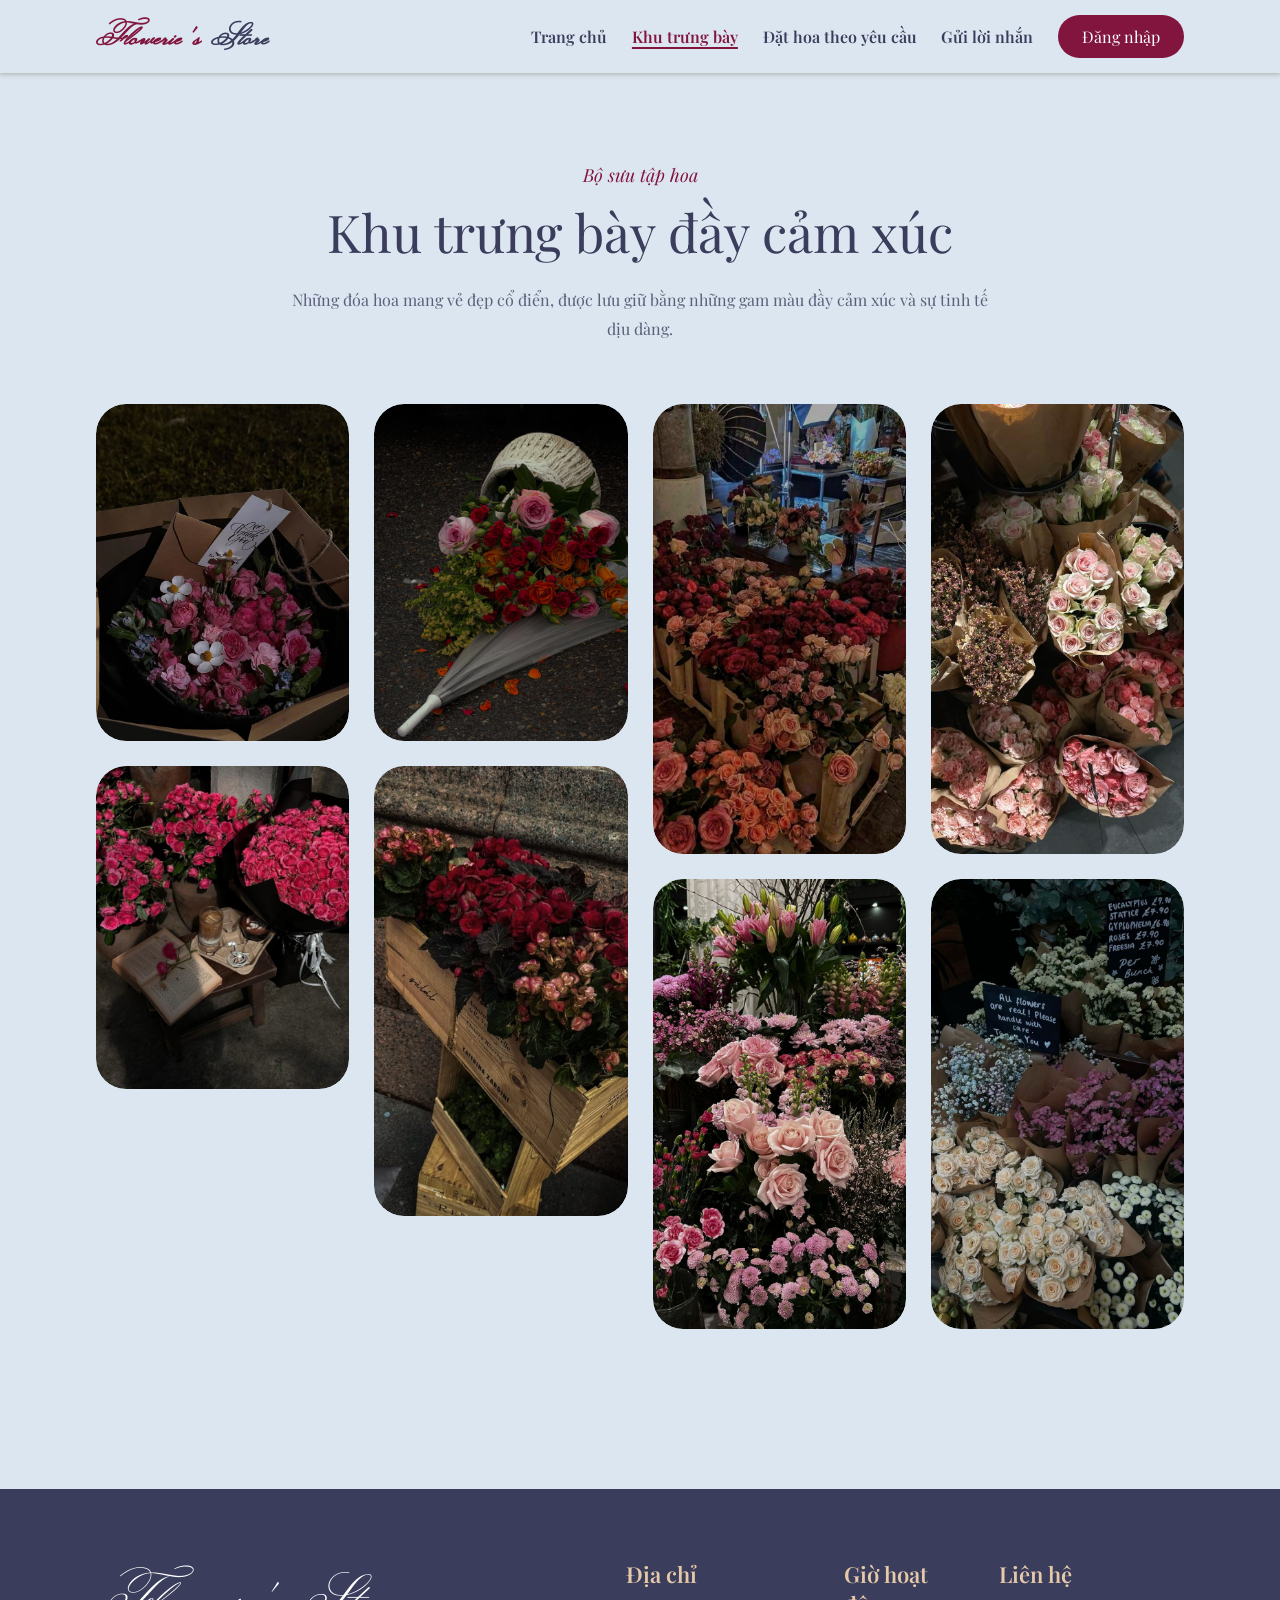
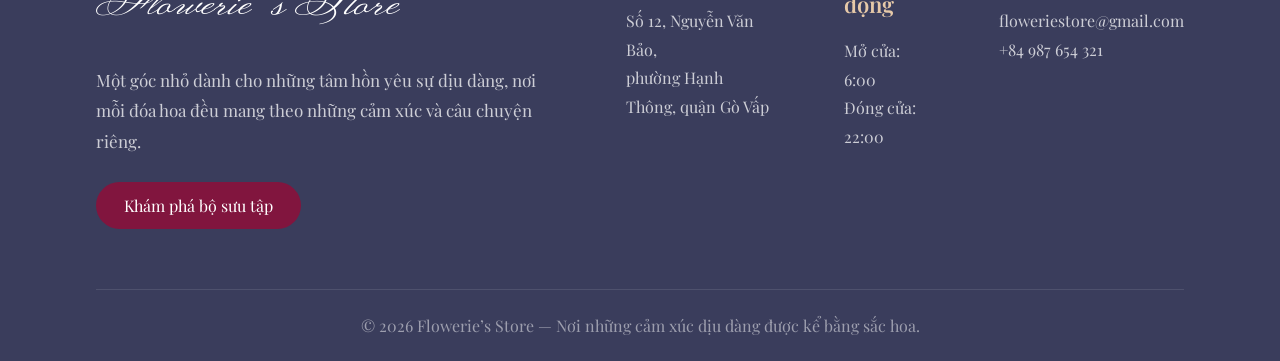
==== exhibition.html @ 53f499b7 "Add files via upload" ====
<!DOCTYPE html>
<html lang="en">
<head>
    <meta charset="UTF-8">
    <meta name="viewport" content="width=device-width, initial-scale=1.0">
    <title>Document</title>
    <link rel="stylesheet" href="style.css">
    <link rel="stylesheet" href="exhibition.css">
    <link href="https://fonts.googleapis.com/css2?family=Corinthia:wght@400;700&family=Fleur+De+Leah&family=Google+Sans:ital,opsz,wght@0,17..18,400..700;1,17..18,400..700&family=Monsieur+La+Doulaise&family=Playfair+Display:ital,wght@0,400..900;1,400..900&display=swap" rel="stylesheet">
</head>
<body>
    <div class="header">
        <div class="logo">
            <div class="name_logo">
                <span class="primary">Flowerie's</span> Store
            </div>  
            
            <div class="box_right-header">
                <a href="index.html">
                    <div class="menu">
                        Trang chủ
                    </div>
                </a>

                <a href="exhibition.html">
                    <div class="active-menu">
                        Khu trưng bày
                    </div>
                </a>

                <a href="order.html">
                    <div class="menu">
                        Đặt hoa theo yêu cầu
                    </div>
                </a>

                <a href="exhibition.html">
                    <div class="menu">
                        Gửi lời nhắn
                    </div>
                </a>

                <div class="login-btn">
                    Đăng nhập
                </div>
            </div>
        </div>       
    </div>

    <div class="gallery-section">
        <div class="gallery-title-small">
            Bộ sưu tập hoa
        </div>

        <div class="gallery-title">
            Khu trưng bày đầy cảm xúc
        </div>

        <div class="gallery-desc">
            Những đóa hoa mang vẻ đẹp cổ điển, được lưu giữ bằng những gam màu đầy cảm xúc và sự tinh tế dịu dàng.
        </div>

        <div class="gallery-grid">
            <div class="gallery-item">
                <img src="imgage/tb1.jpg">
            </div>

            <div class="gallery-item tall">
                <img src="imgage/tb2.jpg">
            </div>

            <div class="gallery-item">
                <img src="imgage/tb3.jpg">
            </div>

            <div class="gallery-item tall">
                <img src="imgage/tb4.jpg">
            </div>

            <div class="gallery-item">
                <img src="imgage/tb5.jpg">
            </div>

            <div class="gallery-item">
                <img src="imgage/tb6.jpg">
            </div>

            <div class="gallery-item">
                <img src="imgage/tb7.jpg">
            </div>

            <div class="gallery-item tall">
                <img src="imgage/tb8.jpg">
            </div>
        </div>
    </div>

    <div class="footer">
        <div class="footer-container">
            <div class="footer-left">
                <div class="footer-logo">
                    Flowerie's Store
                </div>

                <div class="footer-desc">
                    Một góc nhỏ dành cho những tâm hồn yêu sự dịu dàng,
                    nơi mỗi đóa hoa đều mang theo những cảm xúc và câu chuyện riêng.
                </div>

                <div class="footer-btn">
                    Khám phá bộ sưu tập
                </div>
            </div>

            <div class="footer-right">
                <div class="footer-box">
                    <div class="footer-title">
                        Địa chỉ
                    </div>

                    <div class="footer-text">
                        Số 12, Nguyễn Văn Bảo,<br>
                        phường Hạnh Thông, quận Gò Vấp
                    </div>
                </div>

                <div class="footer-box">
                    <div class="footer-title">
                        Giờ hoạt động
                    </div>

                    <div class="footer-text">
                        Mở cửa: 6:00<br>
                        Đóng cửa: 22:00
                    </div>
                </div>

                <div class="footer-box">
                    <div class="footer-title">
                        Liên hệ
                    </div>

                    <div class="footer-text">
                        floweriestore@gmail.com<br>
                        +84 987 654 321
                    </div>
                </div>
            </div>
        </div>

        <div class="footer-bottom">
          © 2026 Flowerie’s Store — Nơi những cảm xúc dịu dàng được kể bằng sắc hoa.
        </div>
    </div>

    <script src="scrript.js"></script>
</body>
</html>
---- style.css ----
:root {
    --background-wed: rgb(220, 230, 240);
    --dark-blue: rgb(58, 61, 92);
    --red-rose: rgb(129, 21, 62);
}

* {
    padding: 0;
    margin: 0;
    box-sizing: border-box;
    font-family: "Playfair Display", serif;
}

body {
    width: 100%;
    background-color: var(--background-wed);
    display: flex;
    flex-direction: column;
    align-items: center;
    gap: 40px;
}

.header {
    width: 100%;
    border-bottom: 2px rgba(52, 52, 37, 0.408);
    box-shadow: 0 0 5px 1px rgba(60, 60, 26, 0.332);
    display: flex;
    justify-content: center;
}

.logo {
    width: 85%;
    max-width: 1440px;
    padding: 15px 0;
    display: flex;
    justify-content: space-between;
    align-items: center;
}

.name_logo {
    font-family: "Monsieur La Doulaise", cursive;
    font-size: 28px;
    font-weight: 600;
    word-spacing: 6px;
    color: var(--dark-blue);
}

.primary {
    font-family: "Monsieur La Doulaise", cursive;
    font-size: 28px;
    font-weight: 600;
    color: var(--red-rose);
}

.box_right-header{
    width: 60%;
    display: flex;
    justify-content: space-between;
    align-items: center;
    gap: 20px;
}

.menu {
    font-size: 16px;
    font-weight: 600;
    color: var(--dark-blue);
    position: relative;
    text-decoration: none;
}
.menu::after {
    content: "";
    position: absolute;
    left: 0;
    bottom: -4px;
    width: 0%;
    height: 2px;
    background-color: var(--red-rose);
    transition: width 0.3s ease;
}
.menu:hover  {
    color: var(--red-rose);
}
.menu:hover::after  {
    width: 100%;
}
a {
    text-decoration: none;
}
.active-menu {
    font-size: 16px;
    font-weight: 600;
    text-decoration: underline;
    color: var(--red-rose);
    text-underline-offset: 4px;
    text-decoration-thickness: 2px;
}

.login-btn {
    padding: 11px 24px;
    background-color: var(--red-rose);
    color: rgb(255, 255, 255);
    border-radius: 30px;
}


.main-content {
    width: 85%;
    max-width: 1440px;
    display: flex;
    flex-direction: column;
    justify-content: center;
    align-items: center;
    gap: 25px;
}

.box-banner {
    display: flex;
    justify-content: space-between;
    padding: 50px;
    gap: 50px;
}

.content-hero {
    width: 52%;
    display: flex;
    flex-direction: column;
    justify-content: center;
    align-items: center;
    gap: 5px;
}

.small-content-text {
    /* font-family: "Google Sans", sans-serif; */
    font-weight: 400;
    padding: 0 30px;
    font-size: 18px;
    color: var(--dark-blue);
    text-align: center;
    line-height: 160%;
}

.main-content-text {
    font-family: "Corinthia", cursive;
    font-weight: bold;
    font-size: 57px;
    color: var(--red-rose);
}

.carousel {
    width: 45%;
    height: 500px;
    overflow: hidden;
    border-radius: 30px;
}

.slides {
    display: flex;
    width: 500%;
    transition: transform 1s ease-in-out;
}

.white-spacing {
    width: 20%;
    height: 500px;
    padding: 0 50px;
}

.slides img {
    width: 100%;
    height: 100%;
    border-radius: 40px;
    object-fit: cover;
    flex-shrink: 0;
}

.collection-section{
    width: 90%;
    margin: auto;
    padding: 50px 0;
}

.collection-title{
    text-align: center;
    font-size: 50px;
    color: var(--dark-blue);
    margin-bottom: 20px;
}

.collection-title span{
    color: var(--red-rose);
    font-style: italic;
}

.collection-desc{
    text-align: center;
    color: #5f6485;
    font-style: italic;
    width: 700px;
    margin: auto;
    line-height: 1.8;
    margin-bottom: 50px;
}

.collection-top{
    display: flex;
    justify-content: space-between;
    align-items: center;
    margin-bottom: 50px;
}

.category-list{
    display: flex;
    gap: 10px;
    background: white;
    padding: 8px;
    border-radius: 50px;
}

.category{
    padding: 10px 20px;
    border-radius: 50px;
    cursor: pointer;
    color: var(--dark-blue);
    transition: 0.3s;
}

.category:hover{
    background: var(--red-rose);
    color: white;
}

.active{
    background: var(--red-rose);
    color: white;
}

.search-box{
    width: 320px;
    height: 50px;
    background: white;
    border-radius: 50px;
    display: flex;
    align-items: center;
    padding: 0 20px;
}

.search-icon{
    margin-right: 10px;
}

.search-box input{
    border: none;
    outline: none;
    width: 100%;
    background: transparent;
}

.product-list{
    display: grid;
    grid-template-columns: repeat(3,1fr);
    gap: 30px;
}

.product-card{
    background: white;
    border-radius: 20px;
    padding: 10px;
    position: relative;
    border: 2px solid #eaded6;
    transition: 0.3s;
}

.product-card:hover{
    transform: translateY(-5px);
}

.product-image img{
    width: 100%;
    height: 350px;
    object-fit: cover;
    border-radius: 15px;
}

.product-tag{
    position: absolute;
    top: 20px;
    left: 20px;
    background: var(--red-rose);
    color: white;
    padding: 6px 14px;
    border-radius: 50px;
    font-size: 13px;
}

.product-info{
    padding: 20px 10px 10px;
}

.product-name{
    font-size: 28px;
    color: #2f3767;
    margin-bottom: 15px;
}

.product-desc{
    color: #777;
    line-height: 1.8;
    font-style: italic;
    margin-bottom: 20px;
}

.product-bottom{
    display: flex;
    justify-content: space-between;
    align-items: center;
}

.product-price{
    color: #8b1e3f;
    font-size: 28px;
    font-weight: bold;
}

.product-actions{
    display: flex;
    align-items: center;
}

.buy-btn{
    background: var(--dark-blue);
    color: white;
    padding: 10px 18px;
    border-radius: 50px;
    cursor: pointer;
    font-size: 14px;
    transition: 0.3s;
}

.buy-btn:hover{
    background: var(--red-rose);
}

.footer{
    width: 100%;
    margin-top: 120px;
    background-color: var(--dark-blue);
    display: flex;
    flex-direction: column;
    align-items: center;
    padding-top: 70px;
}

.footer-container{
    width: 85%;
    max-width: 1440px;
    display: flex;
    justify-content: space-between;
    gap: 80px;
    padding-bottom: 60px;
    background-color: var(--dark-blue);
}

.footer-left{
    max-width: 450px;
    display: flex;
    flex-direction: column;
    gap: 25px;
    background-color: var(--dark-blue);
}

.footer-logo{
    font-size: 52px;
    font-family: "Monsieur La Doulaise";
    color: rgb(255,255,255);
    background-color: var(--dark-blue);
}

.footer-desc{
    font-size: 17px;
    line-height: 1.8;
    color: rgba(255,255,255,0.75);
    background-color: var(--dark-blue);
}

.footer-btn{
    width: fit-content;
    padding: 13px 28px;
    border-radius: 999px;
    background-color: var(--red-rose);
    color: white;
    cursor: pointer;
    transition: 0.3s;
}

.footer-btn:hover{
    background-color: var(--red-rose);
    transform: translateY(-2px);
}

.footer-right{
    display: flex;
    gap: 70px;
    background-color: var(--dark-blue);
}

.footer-box{
    display: flex;
    flex-direction: column;
    gap: 18px;
    background-color: var(--dark-blue);
}

.footer-title{
    font-size: 22px;
    font-weight: 600;
    color: rgb(230, 201, 168);
    background-color: var(--dark-blue);
}

.footer-text{
    line-height: 1.8;
    color: rgba(255,255,255,0.75);
    background-color: var(--dark-blue);
}

.footer-bottom{
    width: 85%;
    max-width: 1440px;
    padding: 25px 0;
    border-top: 1px solid rgba(255,255,255,0.1);
    text-align: center;
    color: rgba(255,255,255,0.5);
    background-color: var(--dark-blue);
}

@media(max-width:900px){
    .footer-container{
        flex-direction: column;
    }
    .footer-right{
        flex-wrap: wrap;
        gap: 40px;
    }
}
---- exhibition.css ----
.gallery-section{
    width: 85%;
    max-width: 1440px;
    margin-top: 50px;
    display: flex;
    flex-direction: column;
    align-items: center;
}

.gallery-title-small{
    font-size: 18px;
    color: var(--red-rose);
    margin-bottom: 10px;
    font-style: italic;
}

.gallery-title{
    font-size: 52px;
    color: var(--dark-blue);
    margin-bottom: 20px;
    text-align: center;
}

.gallery-desc{
    max-width: 700px;
    text-align: center;
    line-height: 1.8;
    color: rgba(58, 61, 92, 0.8);
    margin-bottom: 60px;
}

.gallery-grid{
    width: 100%;
    column-count: 4;
    column-gap: 25px;
}

.gallery-item{
    width: 100%;
    margin-bottom: 25px;
    break-inside: avoid;
    overflow: hidden;
    border-radius: 30px;
    cursor: pointer;
    position: relative;
}

.gallery-item img{
    width: 100%;
    display: block;
    border-radius: 30px;
    object-fit: cover;
    transition: 0.5s;
}

.gallery-item:hover img{
    transform: scale(1.05);
    filter: brightness(0.9);
}

.gallery-item::after{
    content: "";
    position: absolute;
    inset: 0;
    border-radius: 30px;
    background: linear-gradient(
        to top,
        rgba(0,0,0,0.15),
        transparent
    );
    opacity: 0;
    transition: 0.4s;
}

.gallery-item:hover::after{
    opacity: 1;
}

@media(max-width:1100px){
    .gallery-grid{
        column-count: 3;
    }
}

@media(max-width:768px){
    .gallery-grid{
        column-count: 2;
    }
    .gallery-title{
        font-size: 38px;
    }
}

@media(max-width:500px){
    .gallery-grid{
        column-count: 1;
    }
}
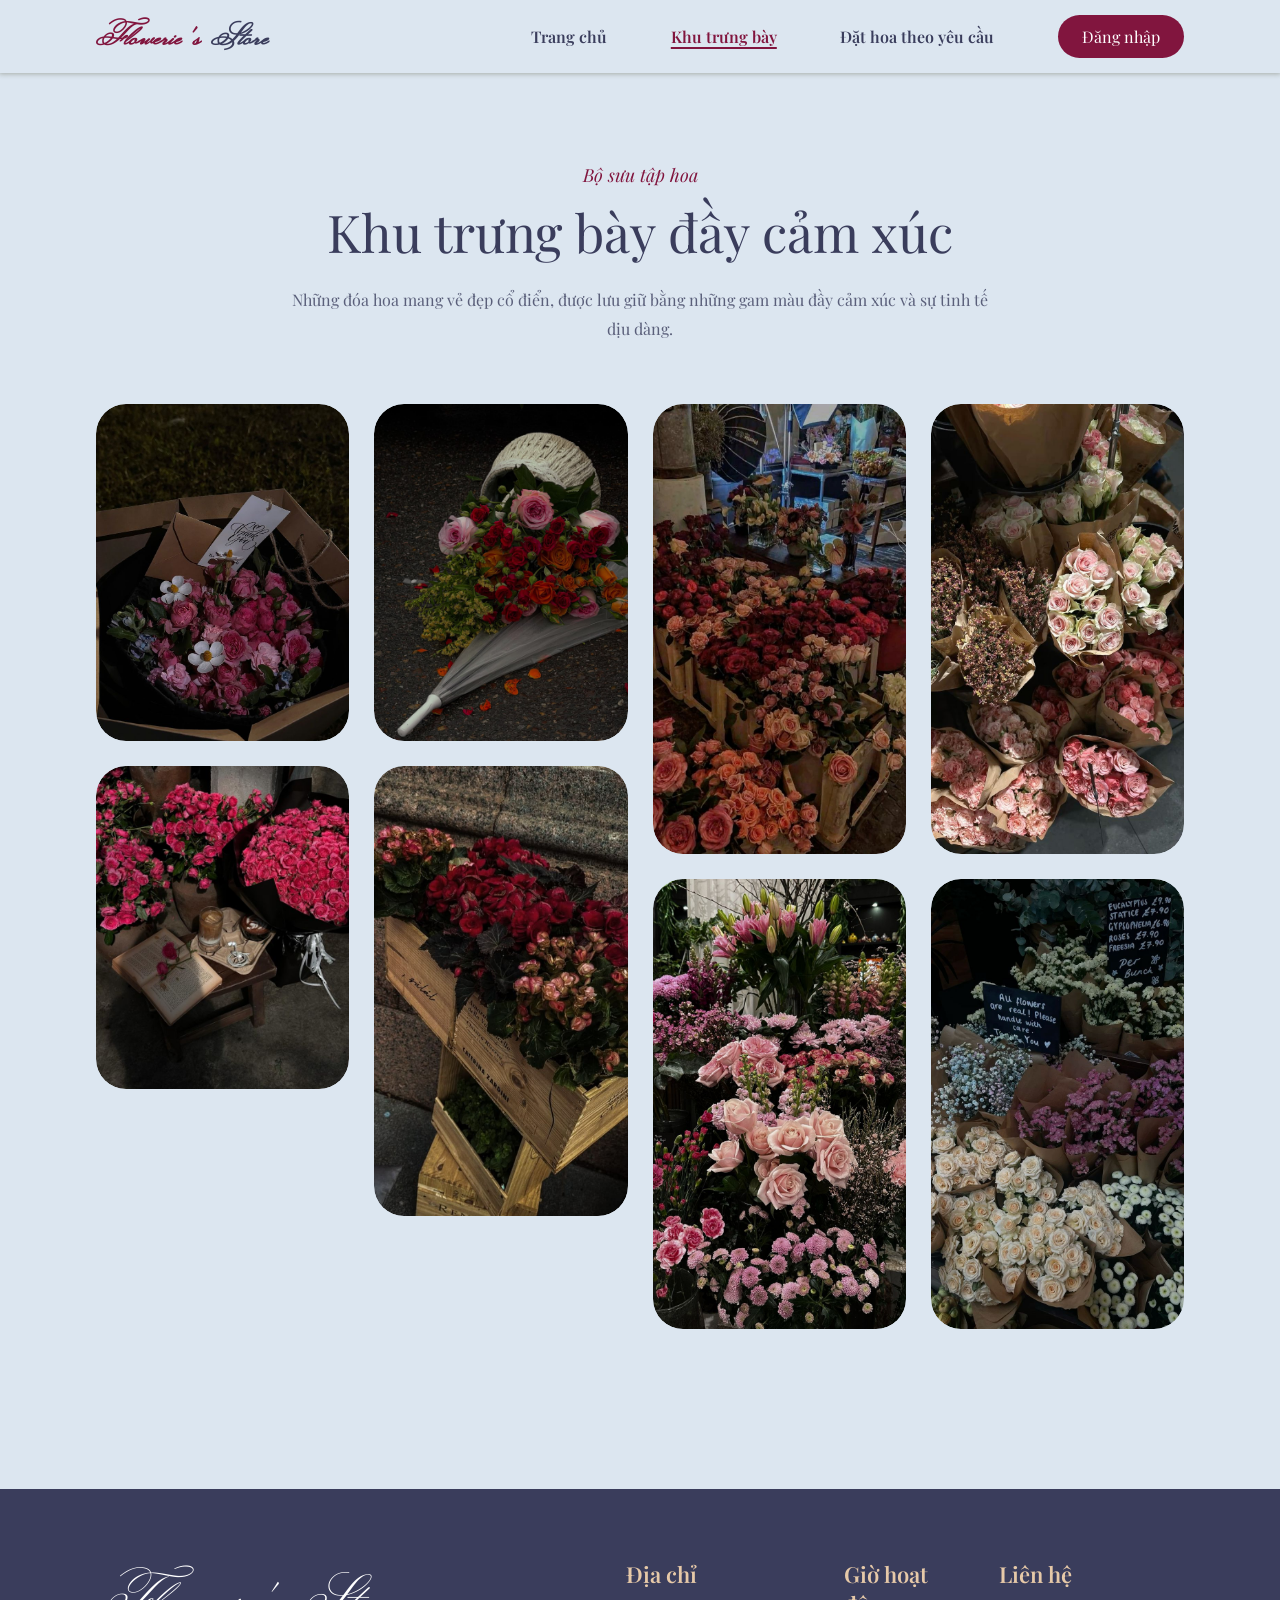
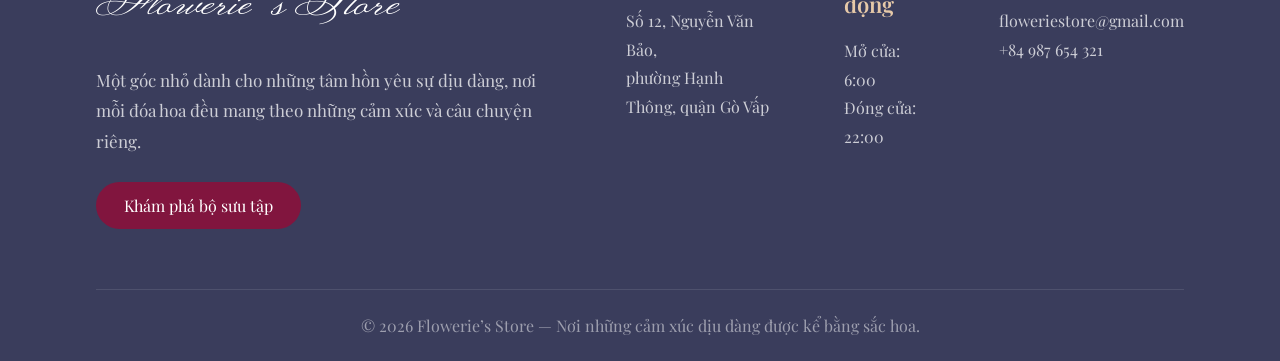
==== commit 2b44b227: "Update exhibition.html" ====
--- a/exhibition.html
+++ b/exhibition.html
@@ -33,13 +33,7 @@
                         Đặt hoa theo yêu cầu
                     </div>
                 </a>
-
-                <a href="exhibition.html">
-                    <div class="menu">
-                        Gửi lời nhắn
-                    </div>
-                </a>
-
+                
                 <div class="login-btn">
                     Đăng nhập
                 </div>
@@ -155,4 +149,4 @@
 
     <script src="scrript.js"></script>
 </body>
-</html>+</html>
--- a/style.css
+++ b/style.css
@@ -174,7 +174,7 @@
 }
 
 .collection-section{
-    width: 90%;
+    width: 85%;
     margin: auto;
     padding: 50px 0;
 }
@@ -441,4 +441,4 @@
         flex-wrap: wrap;
         gap: 40px;
     }
-}+}
